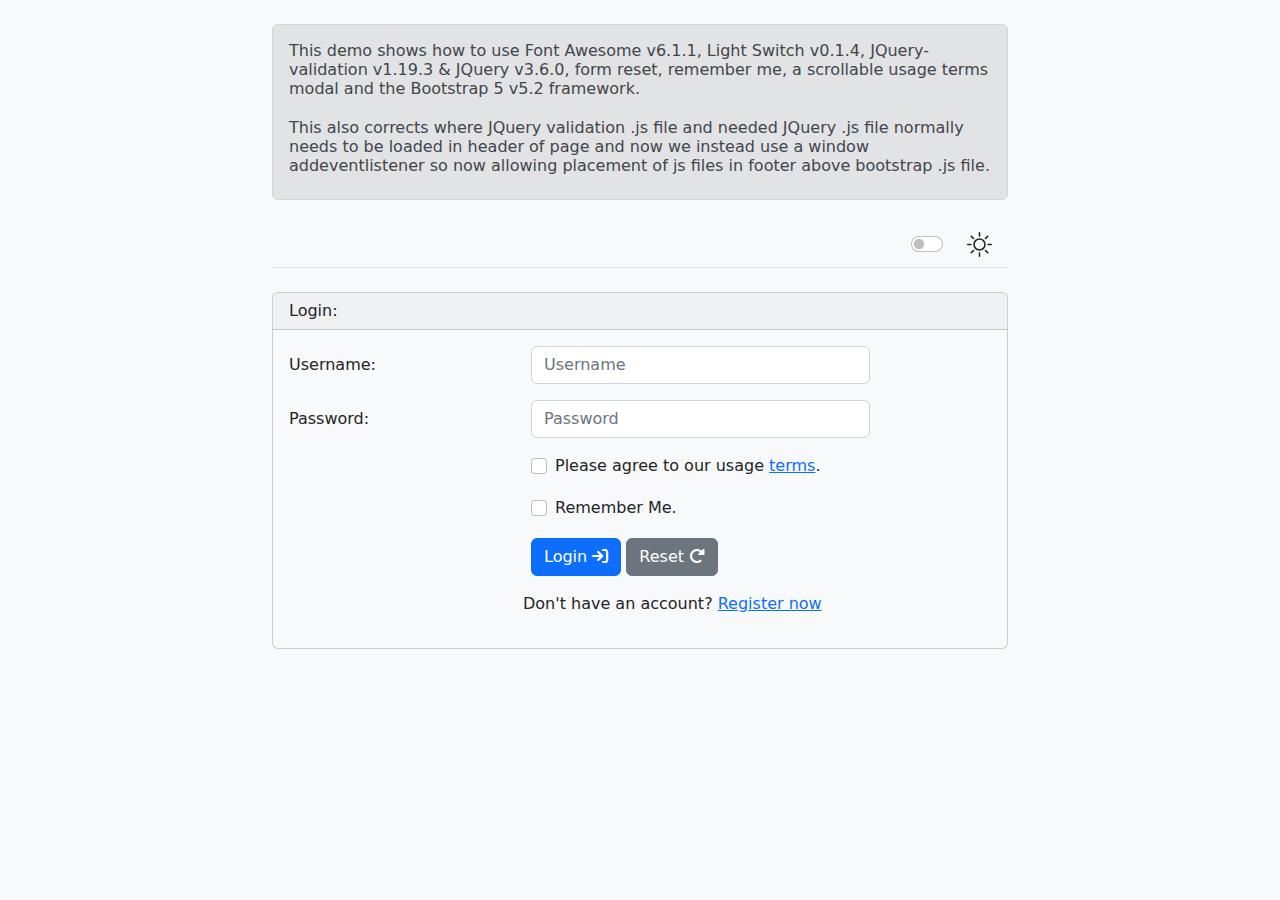
==== login-forms/login.html @ 6d65cd26 "login-forms" ====
<!DOCTYPE html>
<html lang="en">
<head>
	<meta charset="UTF-8">
    <meta name="viewport" content="width=device-width, initial-scale=1.0">
    <!-- Bootstrap 5 Login Form Snippet by: ic-myXMB @ github.com/ic-myXMB -->
	<title>Login | Bootstrap 5 Snippet</title>
	<!-- Bootstrap 5 -->
	<link href="inc/bootstrap/css/bootstrap.min.css" rel="stylesheet">
	<!-- Font Awesome 6 -->
    <link href="inc/fontawesome/css/all.min.css" rel="stylesheet">
</head>
<body>
	<div class="container">
		<div class="row">
			<div class="col-sm-8 offset-sm-2">
				<div class="border-bottom mb-4 mt-4 pb-2">
					<div class="alert alert-secondary" role="alert">
						<h6>This demo shows how to use Font Awesome v6.1.1, Light Switch v0.1.4, JQuery-validation v1.19.3 & JQuery v3.6.0, form reset, remember me, a scrollable usage terms modal and the Bootstrap 5 v5.2 framework.<br/><br/>
						This also corrects where JQuery validation .js file and needed JQuery .js file normally needs to be loaded in header of page and now we instead use a window addeventlistener so now allowing placement of js files in footer above bootstrap .js file.</h4>
					</div>
					<!-- Light Switch -->
					<div class="d-flex">
					  <div class="form-check form-switch ms-auto mt-3 me-3">
				        <label class="form-check-label ms-3" for="lightSwitch">
				         <svg
				         xmlns="http://www.w3.org/2000/svg"
				         width="25"
				         height="25"
				         fill="currentColor"
				         class="bi bi-brightness-high"
				         viewBox="0 0 16 16">
				         <path d="M8 11a3 3 0 1 1 0-6 3 3 0 0 1 0 6zm0 1a4 4 0 1 0 0-8 4 4 0 0 0 0 8zM8 0a.5.5 0 0 1 .5.5v2a.5.5 0 0 1-1 0v-2A.5.5 0 0 1 8 0zm0 13a.5.5 0 0 1 .5.5v2a.5.5 0 0 1-1 0v-2A.5.5 0 0 1 8 13zm8-5a.5.5 0 0 1-.5.5h-2a.5.5 0 0 1 0-1h2a.5.5 0 0 1 .5.5zM3 8a.5.5 0 0 1-.5.5h-2a.5.5 0 0 1 0-1h2A.5.5 0 0 1 3 8zm10.657-5.657a.5.5 0 0 1 0 .707l-1.414 1.415a.5.5 0 1 1-.707-.708l1.414-1.414a.5.5 0 0 1 .707 0zm-9.193 9.193a.5.5 0 0 1 0 .707L3.05 13.657a.5.5 0 0 1-.707-.707l1.414-1.414a.5.5 0 0 1 .707 0zm9.193 2.121a.5.5 0 0 1-.707 0l-1.414-1.414a.5.5 0 0 1 .707-.707l1.414 1.414a.5.5 0 0 1 0 .707zM4.464 4.465a.5.5 0 0 1-.707 0L2.343 3.05a.5.5 0 1 1 .707-.707l1.414 1.414a.5.5 0 0 1 0 .708z" />
				         </svg>
				        </label>
                         <input class="form-check-input" type="checkbox" id="lightSwitch" />
					  </div>
					</div>	
				</div>
				<div class="card bg-light">
					<div class="card-header">
						<h6 class="card-text">Login:</h3>
					</div>
					<div class="card-body">
						<form id="loginForm" method="post" class="form-horizontal" action="">
							<div class="form-group row mb-3">
								<label class="col-sm-4 col-form-label" for="username">Username:</label>
								<div class="col-sm-6">
									<input type="text" class="form-control" id="username" name="username" placeholder="Username" />
								</div>
							</div>
							<div class="form-group row mb-3">
								<label class="col-sm-4 col-form-label" for="password">Password:</label>
								<div class="col-sm-6">
									<input type="password" class="form-control" id="password" name="password" placeholder="Password" />
								</div>
							</div>
							<div class="form-group row mb-3">
								<div class="col-sm-6 offset-sm-4">
									<div class="form-check">
										<input type="checkbox" id="agree" name="agree" value="agree" class="form-check-input"/>
										<label class="form-check-label">Please agree to our usage <button type="button" class="btn btn-link btn-anchor" style="outline: none !important;padding: 0;border: 0;vertical-align: baseline;" data-bs-toggle="modal" data-bs-target="#termsModal"> terms</button>.</label>
									</div>
								</div>
							</div>

							<div class="modal fade" id="termsModal" tabindex="-1" aria-labelledby="termsModalLabel">
								<div class="modal-dialog modal-dialog-scrollable">
									<div class="modal-content bg-light">
										<div class="modal-header">
										<h5 class="modal-title" id="termsModalLabel">Usage Terms</h5>
										<button type="button" class="btn-close" data-bs-dismiss="modal" aria-label="Close"></button>
										</div>
										<div class="modal-body">
										<div>
										<p class=""><span class="">Welcome to our website. If you continue to browse and use this website, you are agreeing to comply with and be bound by the following terms and conditions of use, which together with our privacy policy govern [business name]’s relationship with you in relation to this website. If you disagree with any part of these terms and conditions, please do not use our website.</span></p>
										<p class=""><span class="">The term ‘[Business Name]’ or ‘us’ or ‘we’ refers to the owner of the website whose registered office is [address]. Our company registration number is [company registration number and place of registration]. The term ‘you’ refers to the user or viewer of our website.</span></p>
										<p class=""><span class="">The use of this website is subject to the following terms of use:</span></p>
										<ul class="">
										<li class=""><span class="">The content of the pages of this website is for your general information and use only. It is subject to change without notice.</span></li><br />
										<li class=""><span class="">This website uses cookies to monitor browsing preferences. If you do allow cookies to be used, the following personal information may be stored by us for use by third parties: [insert list of information].</span></li><br />
										<li class=""><span class="">Neither we nor any third parties provide any warranty or guarantee as to the accuracy, timeliness, performance, completeness or suitability of the information and materials found or offered on this website for any particular purpose. You acknowledge that such information and materials may contain inaccuracies or errors and we expressly exclude liability for any such inaccuracies or errors to the fullest extent permitted by law.</span></li><br />
										<li class=""><span class="">Your use of any information or materials on this website is entirely at your own risk, for which we shall not be liable. It shall be your own responsibility to ensure that any products, services or information available through this website meet your specific requirements.</span></li><br />
										<li class=""><span class="">This website contains material which is owned by or licensed to us. This material includes, but is not limited to, the design, layout, look, appearance and graphics. Reproduction is prohibited other than in accordance with the copyright notice, which forms part of these terms and conditions.</span></li><br />
										<li class=""><span class="">All trade marks reproduced in this website which are not the property of, or licensed to, the operator are acknowledged on the website.</span></li><br />
										<li class=""><span class="">Unauthorised use of this website may give rise to a claim for damages and/or be a criminal offence.</span></li><br />
										<li class=""><span class="">From time to time this website may also include links to other websites. These links are provided for your convenience to provide further information. They do not signify that we endorse the website(s). We have no responsibility for the content of the linked website(s).</span></li><br />
										<li class=""><span class="">Your use of this website and any dispute arising out of such use of the website is subject to the laws of [Your Country].</span></li><br />
										</ul>
										</div>
										</div>
										<div class="modal-footer">
										<button type="button" class="btn btn-secondary" data-bs-dismiss="modal">Close</button>
										</div>
							        </div>
								</div>
                            </div>


							<div class="form-group row mb-3">
								<div class="col-sm-6 offset-sm-4">
									<div class="form-check">
                                       <input type="checkbox" value="remember-me" id="remember_me" class="form-check-input" /> 
                                       <label class="form-check-label">Remember Me.</label>
									</div>
								</div>
							</div>                            
							<div class="form-group row mb-3">
								<div class="col-sm-9 offset-sm-4">
									<button type="submit" class="btn btn-primary" name="login" value="login">Login <i class="fa-solid fa-arrow-right-to-bracket"></i></button>
									<button type="reset" class="btn btn-secondary" id="clearForm" name="reset form" value="reset">Reset <i class='fa-solid fa-redo-alt'></i></button>
								</div>
							</div>
                            <div class="col-sm-6 offset-sm-4">
                              <p>Don't have an account? <a href="register.html">Register now</a></p>
                           </div>							
						</form>
					</div>
				</div>
			</div>
		</div>
	</div>
	<script type="text/javascript">
    // load event happens after all resources are loaded for the page.
    window.addEventListener('load', function () {
        // do logic		
		$.validator.setDefaults( {
			submitHandler: function () {
				alert( "submitted!" );
			}
		} );
		$( document ).ready( function () {
			$( "#loginForm" ).validate( {
				rules: {
					username: {
						required: true,
						minlength: 2
					},
					password: {
						required: true,
						minlength: 5
					},
					agree: "required"
				},
				messages: {
					username: {
						required: "Please enter a username.",
						minlength: "Your username must consist of at least 2 characters."
					},
					password: {
						required: "Please provide a password.",
						minlength: "Your password must be at least 5 characters long."
					},
					agree: "Please accept our usage terms."
				},
				errorElement: "em",
				errorPlacement: function ( error, element ) {
					// Add the `invalid-feedback` class to the error element
					error.addClass( "invalid-feedback" );

					if ( element.prop( "type" ) === "checkbox" ) {
						error.insertAfter( element.next( "label" ) );
					} else {
						error.insertAfter( element );
					}
				},
				highlight: function ( element, errorClass, validClass ) {
					$( element ).addClass( "is-invalid" ).removeClass( "is-valid" );
				},
				unhighlight: function (element, errorClass, validClass) {
					$( element ).addClass( "is-valid" ).removeClass( "is-invalid" );
				}
			} );
			$('#clearForm').on('click', function () {
			// clear out the validation errors
            $("#loginForm").validate().resetForm();            
                // remove highlights on reset
                 $( "input#username.form-control" ).removeClass( "is-valid" );
				 $( "input#password.form-control" ).removeClass( "is-valid" );
                 $( ".form-check-input" ).removeClass( "is-valid" ); 
                 $( ".form-check-label" ).removeClass( "is-valid" );

                 // since reset then remove remember me form check input attribute
                 $( "input#remember_me.form-check-input" ).removeAttr('checked');
                 // since such, also reset localStorage
                 localStorage.usrname = '';
                 localStorage.pass = '';
                 localStorage.chkbx = '';
            });			
		} );
	});	
	</script>
     <script type="text/javascript">
        // load event happens after all resources are loaded for the page.
        window.addEventListener('load', function () {
            // do logic	 
            $( document ).ready( function() {   	
                if (localStorage.chkbx && localStorage.chkbx != '') {
                    $('#remember_me').attr('checked', 'checked');
                    $('#username').val(localStorage.usrname);
                    $('#password').val(localStorage.pass);
                } else {
                    $('#remember_me').removeAttr('checked');
                    $('#username').val('');
                    $('#password').val('');
                }
                $('#remember_me').click(function() {
 
                    if ($('#remember_me').is(':checked')) {
                        // save username and password
                        localStorage.usrname = $('#username').val();
                        localStorage.pass = $('#password').val();
                        localStorage.chkbx = $('#remember_me').val();
                    } else {
                        localStorage.usrname = '';
                        localStorage.pass = '';
                        localStorage.chkbx = '';
                    }
                });
            });
        });
     </script>
    <!-- Bootstrap 5 Login Form Snippet by: ic-myXMB @ github.com/ic-myXMB -->
	<!-- JQuery -->
	<script type="text/javascript" src="inc/jquery-3.6.0.js"></script>
	<!-- JQuery Validate -->
    <script type="text/javascript" src="inc/jquery.validate.js"></script>
    <!-- Bootstrap 5 -->
	<script type="text/javascript" src="inc/bootstrap/js/bootstrap.bundle.min.js"></script>
	<!-- Light Switch -->
	<script type="text/javascript" src="inc/switch.js"></script>  	    	
</body>
</html>
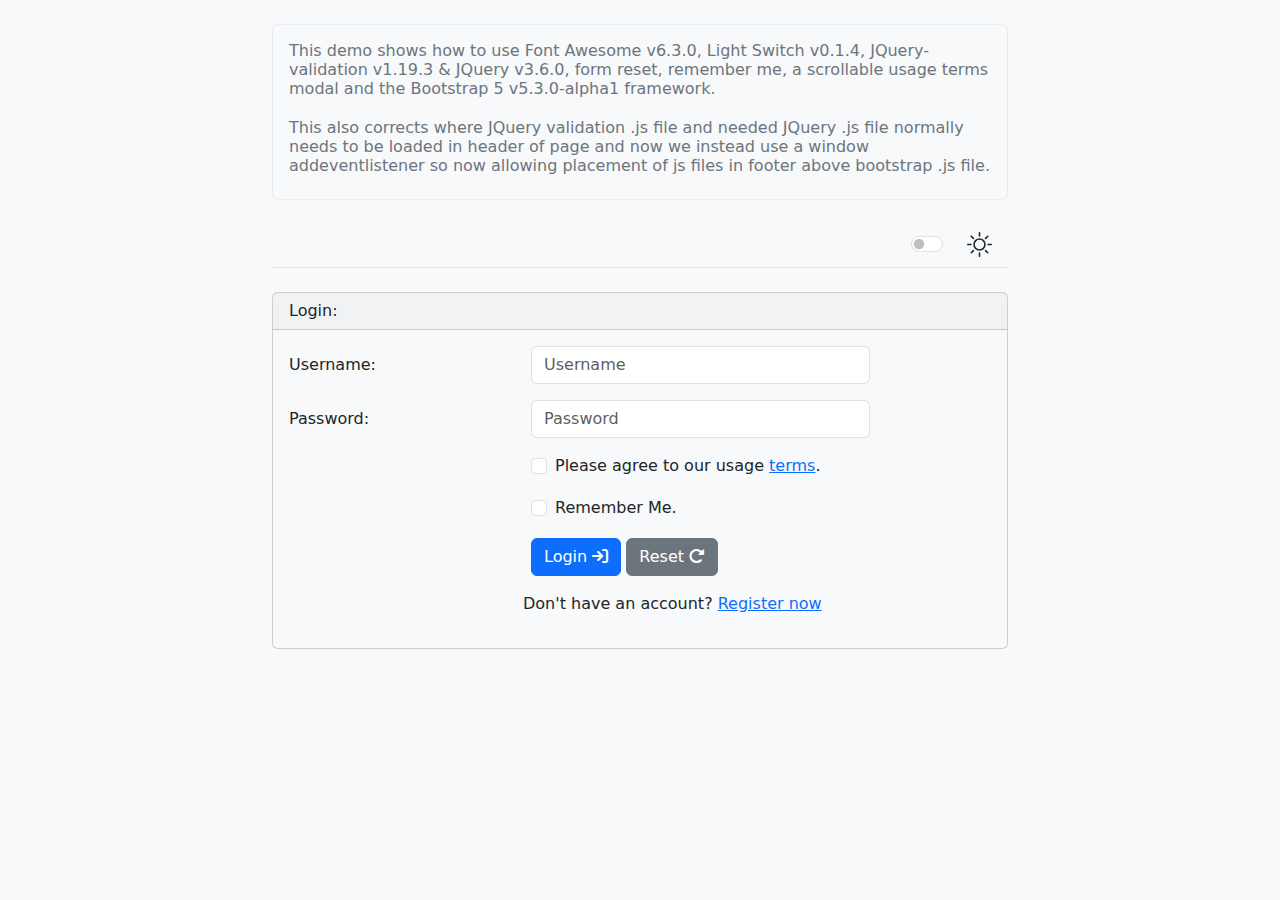
==== commit 04533a3a: "Update FA & BS libs" ====
--- a/login-forms/login.html
+++ b/login-forms/login.html
@@ -16,8 +16,8 @@
 			<div class="col-sm-8 offset-sm-2">
 				<div class="border-bottom mb-4 mt-4 pb-2">
 					<div class="alert alert-secondary" role="alert">
-						<h6>This demo shows how to use Font Awesome v6.1.1, Light Switch v0.1.4, JQuery-validation v1.19.3 & JQuery v3.6.0, form reset, remember me, a scrollable usage terms modal and the Bootstrap 5 v5.2 framework.<br/><br/>
-						This also corrects where JQuery validation .js file and needed JQuery .js file normally needs to be loaded in header of page and now we instead use a window addeventlistener so now allowing placement of js files in footer above bootstrap .js file.</h4>
+						<h6>This demo shows how to use Font Awesome v6.3.0, Light Switch v0.1.4, JQuery-validation v1.19.3 & JQuery v3.6.0, form reset, remember me, a scrollable usage terms modal and the Bootstrap 5 v5.3.0-alpha1 framework.<br/><br/>
+						This also corrects where JQuery validation .js file and needed JQuery .js file normally needs to be loaded in header of page and now we instead use a window addeventlistener so now allowing placement of js files in footer above bootstrap .js file.</h6>
 					</div>
 					<!-- Light Switch -->
 					<div class="d-flex">
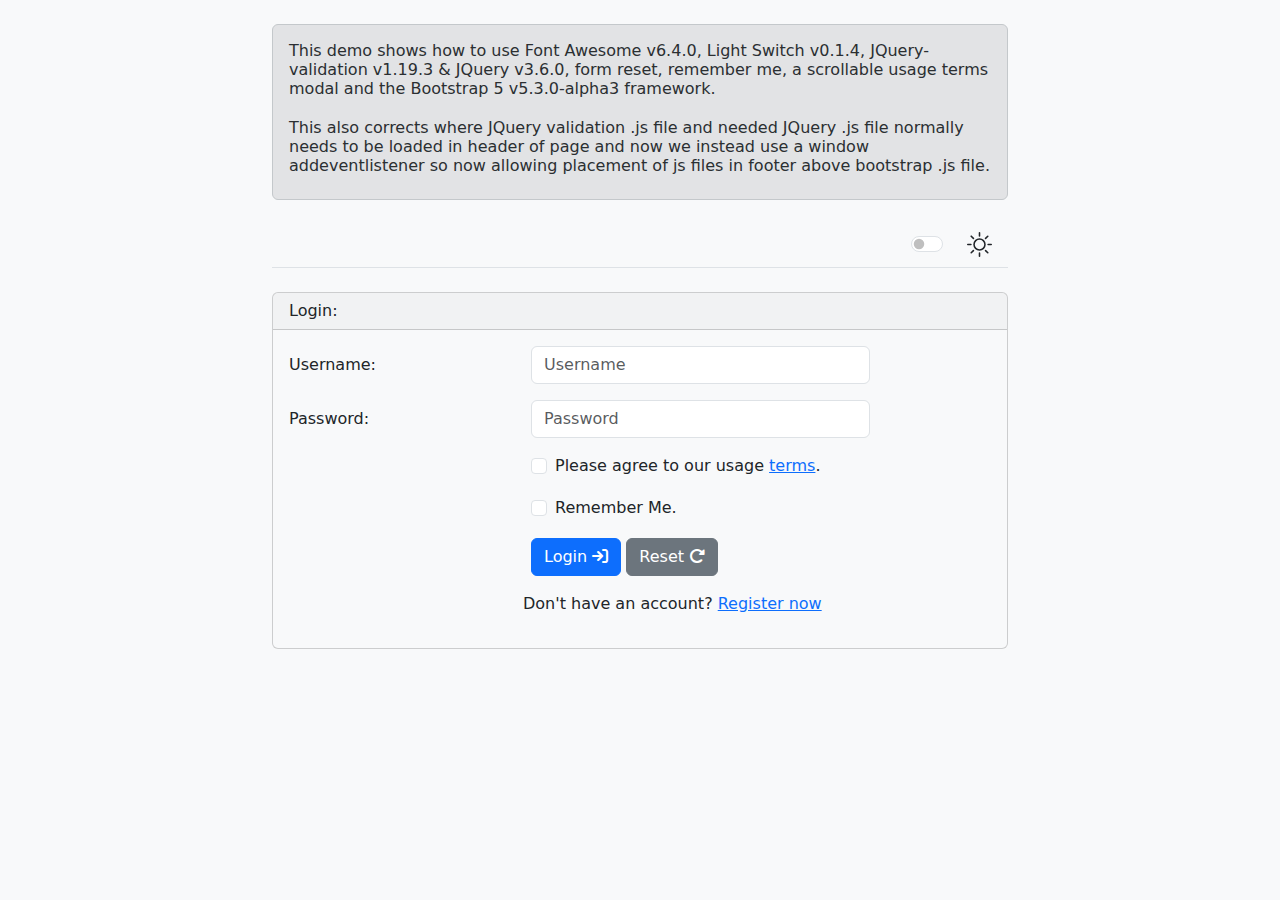
==== commit 8c2f3933: "bs-fa update internal libs ver(s)" ====
--- a/login-forms/login.html
+++ b/login-forms/login.html
@@ -16,7 +16,7 @@
 			<div class="col-sm-8 offset-sm-2">
 				<div class="border-bottom mb-4 mt-4 pb-2">
 					<div class="alert alert-secondary" role="alert">
-						<h6>This demo shows how to use Font Awesome v6.3.0, Light Switch v0.1.4, JQuery-validation v1.19.3 & JQuery v3.6.0, form reset, remember me, a scrollable usage terms modal and the Bootstrap 5 v5.3.0-alpha1 framework.<br/><br/>
+						<h6>This demo shows how to use Font Awesome v6.4.0, Light Switch v0.1.4, JQuery-validation v1.19.3 & JQuery v3.6.0, form reset, remember me, a scrollable usage terms modal and the Bootstrap 5 v5.3.0-alpha3 framework.<br/><br/>
 						This also corrects where JQuery validation .js file and needed JQuery .js file normally needs to be loaded in header of page and now we instead use a window addeventlistener so now allowing placement of js files in footer above bootstrap .js file.</h6>
 					</div>
 					<!-- Light Switch -->
